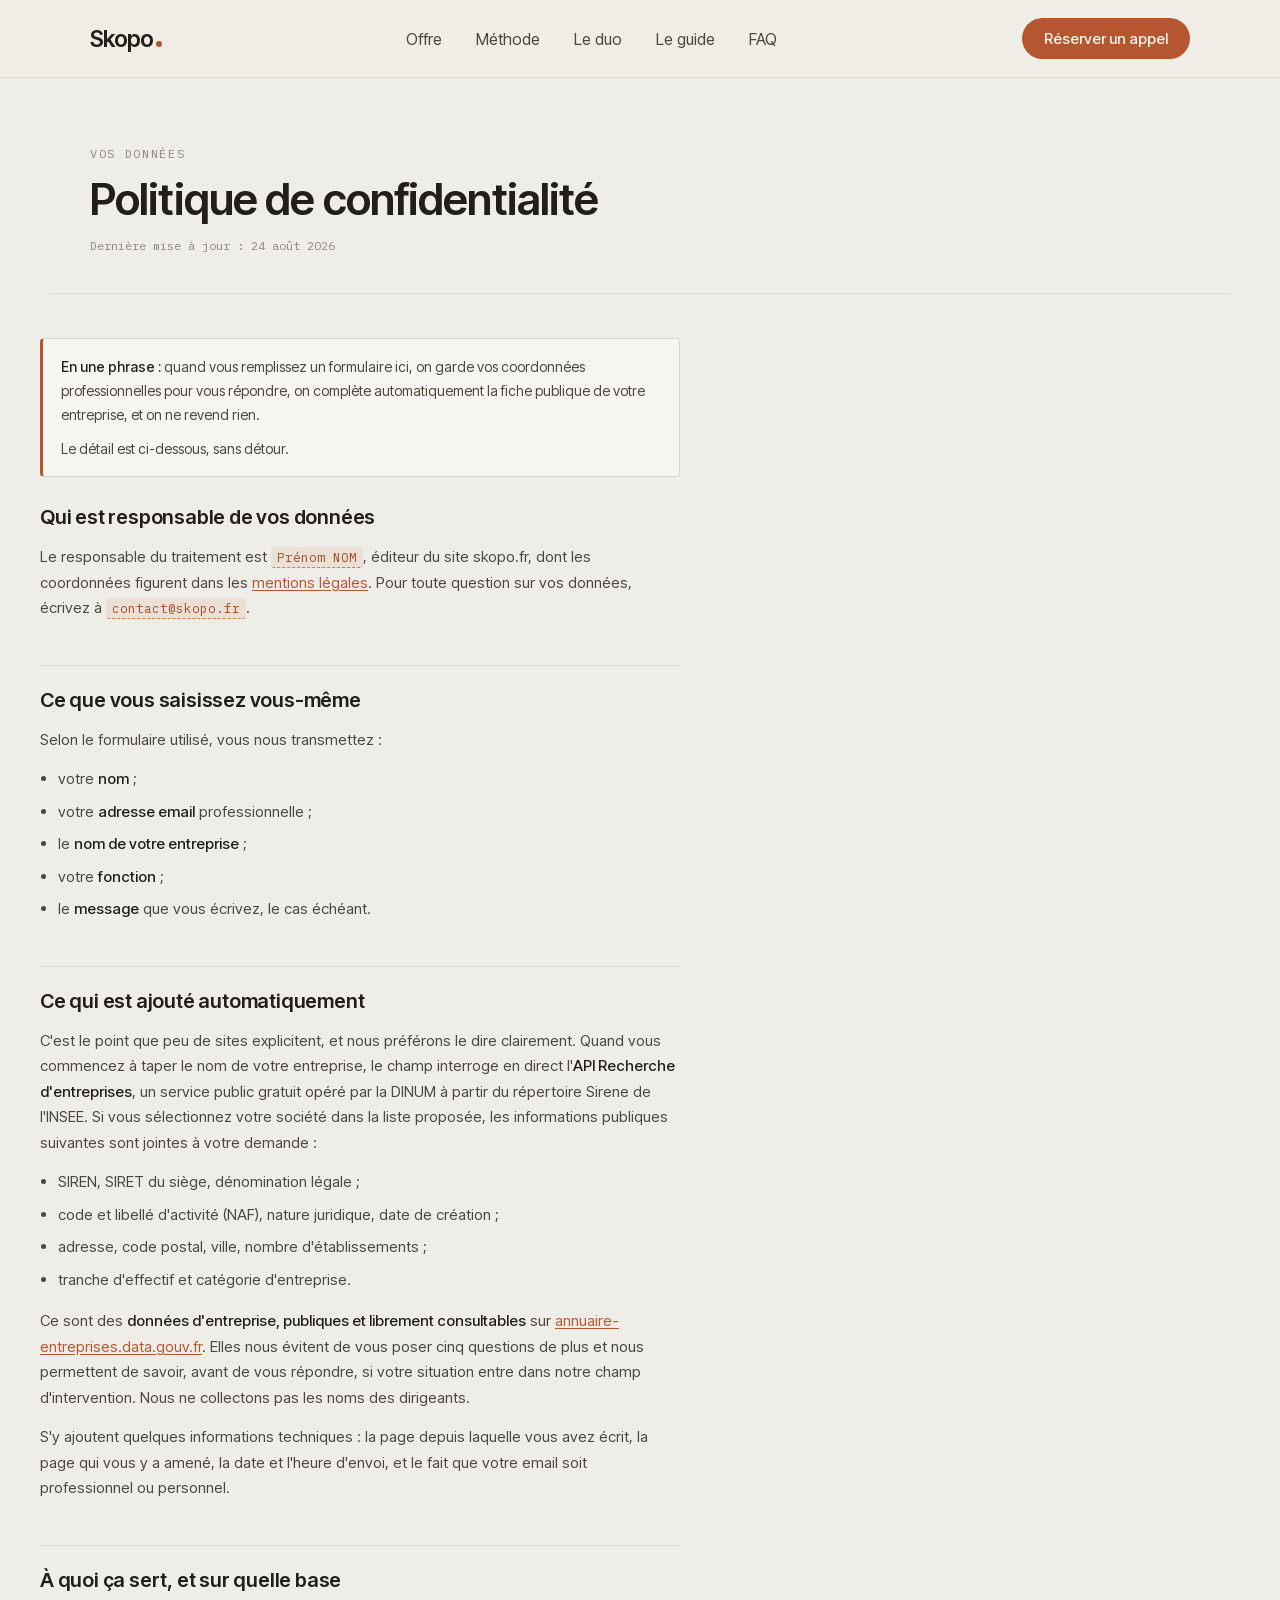
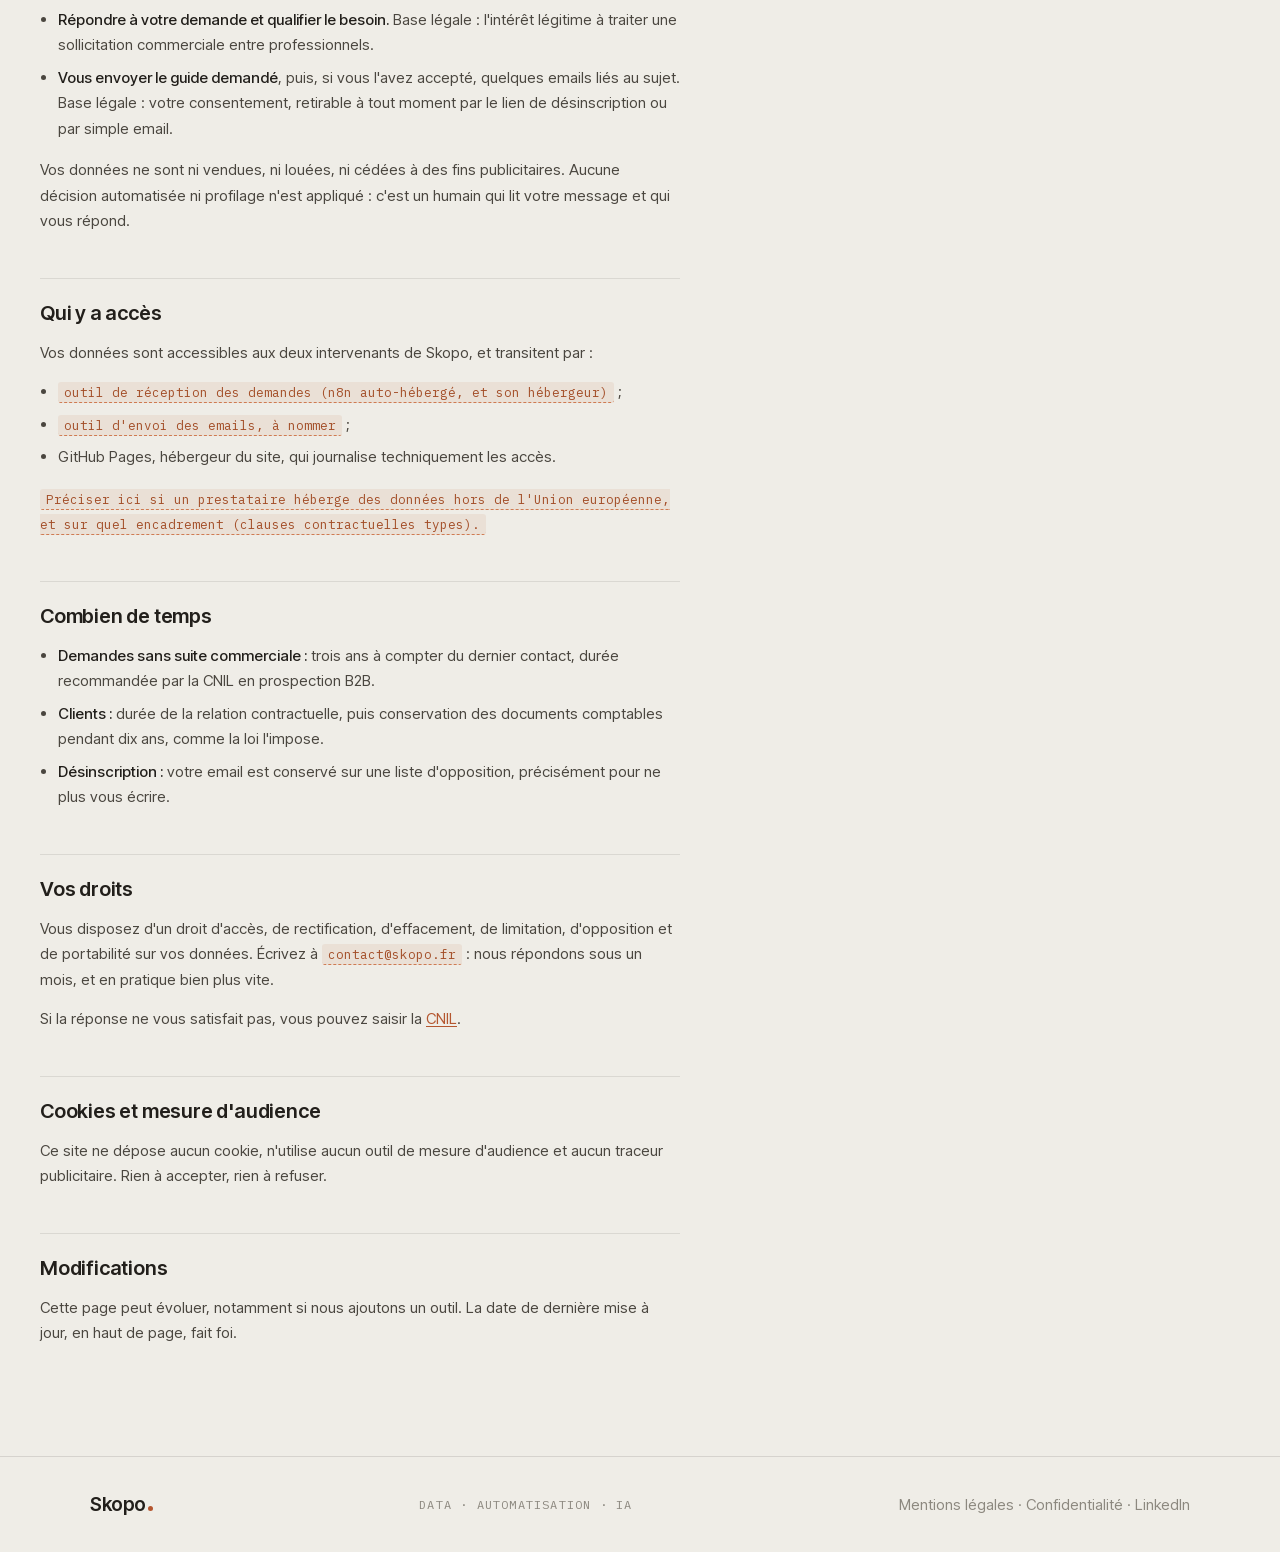
==== confidentialite/index.html @ 89576d7d "Mentions légales, politique de confidentialité et mise en conformité RGPD Deux pages créées, /mentio" ====
<!DOCTYPE html>
<html lang="fr">
<head>
<meta charset="utf-8">
<meta name="viewport" content="width=device-width, initial-scale=1">
<script>document.documentElement.classList.add('js');</script>
<title>Politique de confidentialité | Skopo</title>
<meta name="description" content="Quelles données Skopo collecte via ses formulaires, d'où elles viennent, à quoi elles servent et comment exercer vos droits.">
<link rel="canonical" href="https://skopo.fr/confidentialite/">
<meta name="robots" content="noindex, follow">

<link rel="icon" href="/favicon.svg" type="image/svg+xml">
<link rel="icon" href="/favicon-32.png" sizes="32x32">
<link rel="apple-touch-icon" href="/apple-touch-icon.png">
<meta name="theme-color" content="#efede7">

<link rel="preload" as="font" type="font/woff2" href="/assets/fonts/inter-tight-600-latin.woff2" crossorigin>
<link rel="preload" as="font" type="font/woff2" href="/assets/fonts/inter-tight-400-latin.woff2" crossorigin>
<link rel="stylesheet" href="/assets/fonts/fonts.css">
<link rel="stylesheet" href="/assets/skopo.css">
</head>
<body>

  <header class="nav">
    <div class="container nav-inner">
      <a href="/" class="brand" aria-label="Skopo, accueil">
        <span class="brand-name">Skopo</span>
        <span class="brand-dot"></span>
      </a>
      <nav class="nav-links" aria-label="Navigation principale">
        <a href="/#offre">Offre</a>
        <a href="/#methode">Méthode</a>
        <a href="/#duo">Le duo</a>
        <a href="/#guide">Le guide</a>
        <a href="/#faq">FAQ</a>
      </nav>
      <a href="/#rdv" class="nav-cta">Réserver un appel</a>
    </div>
  </header>

  <div class="container doc-head">
    <div class="kicker">Vos données</div>
    <h1>Politique de confidentialité</h1>
    <p class="doc-maj">Dernière mise à jour : 24 août 2026</p>
  </div>

  <main class="container doc">

    <!-- ================================================================
         À COMPLÉTER AVANT LA MISE EN LIGNE : les <span class="doc-todo">.
         Le point le plus important à trancher est la liste des
         destinataires (section « Qui y a accès »). Elle dépend du
         webhook et de l'outil d'emailing que vous brancherez.
         ================================================================ -->

    <div class="doc-alerte">
      <p>
        <strong>En une phrase&nbsp;:</strong> quand vous remplissez un formulaire ici,
        on garde vos coordonnées professionnelles pour vous répondre, on complète
        automatiquement la fiche publique de votre entreprise, et on ne revend rien.
      </p>
      <p>Le détail est ci-dessous, sans détour.</p>
    </div>

    <h2>Qui est responsable de vos données</h2>
    <p>
      Le responsable du traitement est <span class="doc-todo">Prénom NOM</span>, éditeur du
      site skopo.fr, dont les coordonnées figurent dans les
      <a href="/mentions-legales/">mentions légales</a>. Pour toute question sur vos données,
      écrivez à <span class="doc-todo">contact@skopo.fr</span>.
    </p>

    <h2>Ce que vous saisissez vous-même</h2>
    <p>Selon le formulaire utilisé, vous nous transmettez&nbsp;:</p>
    <ul>
      <li>votre <strong>nom</strong>&nbsp;;</li>
      <li>votre <strong>adresse email</strong> professionnelle&nbsp;;</li>
      <li>le <strong>nom de votre entreprise</strong>&nbsp;;</li>
      <li>votre <strong>fonction</strong>&nbsp;;</li>
      <li>le <strong>message</strong> que vous écrivez, le cas échéant.</li>
    </ul>

    <h2>Ce qui est ajouté automatiquement</h2>
    <p>
      C'est le point que peu de sites explicitent, et nous préférons le dire clairement.
      Quand vous commencez à taper le nom de votre entreprise, le champ interroge en direct
      l'<strong>API Recherche d'entreprises</strong>, un service public gratuit opéré par la
      DINUM à partir du répertoire Sirene de l'INSEE. Si vous sélectionnez votre société dans
      la liste proposée, les informations publiques suivantes sont jointes à votre demande&nbsp;:
    </p>
    <ul>
      <li>SIREN, SIRET du siège, dénomination légale&nbsp;;</li>
      <li>code et libellé d'activité (NAF), nature juridique, date de création&nbsp;;</li>
      <li>adresse, code postal, ville, nombre d'établissements&nbsp;;</li>
      <li>tranche d'effectif et catégorie d'entreprise.</li>
    </ul>
    <p>
      Ce sont des <strong>données d'entreprise, publiques et librement consultables</strong>
      sur <a href="https://annuaire-entreprises.data.gouv.fr" rel="noopener">annuaire-entreprises.data.gouv.fr</a>.
      Elles nous évitent de vous poser cinq questions de plus et nous permettent de savoir,
      avant de vous répondre, si votre situation entre dans notre champ d'intervention.
      Nous ne collectons pas les noms des dirigeants.
    </p>
    <p>
      S'y ajoutent quelques informations techniques&nbsp;: la page depuis laquelle vous avez
      écrit, la page qui vous y a amené, la date et l'heure d'envoi, et le fait que votre
      email soit professionnel ou personnel.
    </p>

    <h2>À quoi ça sert, et sur quelle base</h2>
    <ul>
      <li>
        <strong>Répondre à votre demande et qualifier le besoin.</strong> Base légale&nbsp;:
        l'intérêt légitime à traiter une sollicitation commerciale entre professionnels.
      </li>
      <li>
        <strong>Vous envoyer le guide demandé</strong>, puis, si vous l'avez accepté, quelques
        emails liés au sujet. Base légale&nbsp;: votre consentement, retirable à tout moment
        par le lien de désinscription ou par simple email.
      </li>
    </ul>
    <p>
      Vos données ne sont ni vendues, ni louées, ni cédées à des fins publicitaires. Aucune
      décision automatisée ni profilage n'est appliqué&nbsp;: c'est un humain qui lit votre
      message et qui vous répond.
    </p>

    <h2>Qui y a accès</h2>
    <p>Vos données sont accessibles aux deux intervenants de Skopo, et transitent par&nbsp;:</p>
    <ul>
      <li><span class="doc-todo">outil de réception des demandes (n8n auto-hébergé, et son hébergeur)</span>&nbsp;;</li>
      <li><span class="doc-todo">outil d'envoi des emails, à nommer</span>&nbsp;;</li>
      <li>GitHub Pages, hébergeur du site, qui journalise techniquement les accès.</li>
    </ul>
    <p>
      <span class="doc-todo">Préciser ici si un prestataire héberge des données hors de
      l'Union européenne, et sur quel encadrement (clauses contractuelles types).</span>
    </p>

    <h2>Combien de temps</h2>
    <ul>
      <li>
        <strong>Demandes sans suite commerciale&nbsp;:</strong> trois ans à compter du dernier
        contact, durée recommandée par la CNIL en prospection B2B.
      </li>
      <li>
        <strong>Clients&nbsp;:</strong> durée de la relation contractuelle, puis conservation
        des documents comptables pendant dix ans, comme la loi l'impose.
      </li>
      <li>
        <strong>Désinscription&nbsp;:</strong> votre email est conservé sur une liste
        d'opposition, précisément pour ne plus vous écrire.
      </li>
    </ul>

    <h2>Vos droits</h2>
    <p>
      Vous disposez d'un droit d'accès, de rectification, d'effacement, de limitation,
      d'opposition et de portabilité sur vos données. Écrivez à
      <span class="doc-todo">contact@skopo.fr</span>&nbsp;: nous répondons sous un mois, et
      en pratique bien plus vite.
    </p>
    <p>
      Si la réponse ne vous satisfait pas, vous pouvez saisir la
      <a href="https://www.cnil.fr/fr/plaintes" rel="noopener">CNIL</a>.
    </p>

    <h2>Cookies et mesure d'audience</h2>
    <p>
      Ce site ne dépose aucun cookie, n'utilise aucun outil de mesure d'audience et
      aucun traceur publicitaire. Rien à accepter, rien à refuser.
    </p>

    <h2>Modifications</h2>
    <p>
      Cette page peut évoluer, notamment si nous ajoutons un outil. La date de dernière
      mise à jour, en haut de page, fait foi.
    </p>

  </main>

  <footer class="footer">
    <div class="container footer-inner">
      <div class="brand">
        <span class="brand-name">Skopo</span>
        <span class="brand-dot"></span>
      </div>
      <span class="footer-tag">Data · Automatisation · IA</span>
      <span class="footer-links"><a href="/mentions-legales/">Mentions légales</a> · <a href="/confidentialite/">Confidentialité</a> · <a href="#">LinkedIn</a></span>
    </div>
  </footer>

<script src="/assets/skopo.js" defer></script>
</body>
</html>
---- assets/fonts/fonts.css ----
/* Inter Tight et IBM Plex Mono, servies depuis skopo.fr.
   Sous-ensembles latin et latin-ext uniquement. Licence SIL Open Font License 1.1,
   qui autorise l'hébergement. Aucun appel à un domaine tiers : l'adresse IP des
   visiteurs ne part plus chez Google. */

/* latin-ext */
@font-face {
  font-family: 'IBM Plex Mono';
  font-style: normal;
  font-weight: 400;
  font-display: swap;
  src: url(/assets/fonts/ibm-plex-mono-400-latin-ext.woff2) format('woff2');
  unicode-range: U+0100-02BA, U+02BD-02C5, U+02C7-02CC, U+02CE-02D7, U+02DD-02FF, U+0304, U+0308, U+0329, U+1D00-1DBF, U+1E00-1E9F, U+1EF2-1EFF, U+2020, U+20A0-20AB, U+20AD-20C0, U+2113, U+2C60-2C7F, U+A720-A7FF;
}

/* latin */
@font-face {
  font-family: 'IBM Plex Mono';
  font-style: normal;
  font-weight: 400;
  font-display: swap;
  src: url(/assets/fonts/ibm-plex-mono-400-latin.woff2) format('woff2');
  unicode-range: U+0000-00FF, U+0131, U+0152-0153, U+02BB-02BC, U+02C6, U+02DA, U+02DC, U+0304, U+0308, U+0329, U+2000-206F, U+20AC, U+2122, U+2191, U+2193, U+2212, U+2215, U+FEFF, U+FFFD;
}

/* latin-ext */
@font-face {
  font-family: 'IBM Plex Mono';
  font-style: normal;
  font-weight: 500;
  font-display: swap;
  src: url(/assets/fonts/ibm-plex-mono-500-latin-ext.woff2) format('woff2');
  unicode-range: U+0100-02BA, U+02BD-02C5, U+02C7-02CC, U+02CE-02D7, U+02DD-02FF, U+0304, U+0308, U+0329, U+1D00-1DBF, U+1E00-1E9F, U+1EF2-1EFF, U+2020, U+20A0-20AB, U+20AD-20C0, U+2113, U+2C60-2C7F, U+A720-A7FF;
}

/* latin */
@font-face {
  font-family: 'IBM Plex Mono';
  font-style: normal;
  font-weight: 500;
  font-display: swap;
  src: url(/assets/fonts/ibm-plex-mono-500-latin.woff2) format('woff2');
  unicode-range: U+0000-00FF, U+0131, U+0152-0153, U+02BB-02BC, U+02C6, U+02DA, U+02DC, U+0304, U+0308, U+0329, U+2000-206F, U+20AC, U+2122, U+2191, U+2193, U+2212, U+2215, U+FEFF, U+FFFD;
}

/* latin-ext */
@font-face {
  font-family: 'Inter Tight';
  font-style: normal;
  font-weight: 400;
  font-display: swap;
  src: url(/assets/fonts/inter-tight-400-latin-ext.woff2) format('woff2');
  unicode-range: U+0100-02BA, U+02BD-02C5, U+02C7-02CC, U+02CE-02D7, U+02DD-02FF, U+0304, U+0308, U+0329, U+1D00-1DBF, U+1E00-1E9F, U+1EF2-1EFF, U+2020, U+20A0-20AB, U+20AD-20C0, U+2113, U+2C60-2C7F, U+A720-A7FF;
}

/* latin */
@font-face {
  font-family: 'Inter Tight';
  font-style: normal;
  font-weight: 400;
  font-display: swap;
  src: url(/assets/fonts/inter-tight-400-latin.woff2) format('woff2');
  unicode-range: U+0000-00FF, U+0131, U+0152-0153, U+02BB-02BC, U+02C6, U+02DA, U+02DC, U+0304, U+0308, U+0329, U+2000-206F, U+20AC, U+2122, U+2191, U+2193, U+2212, U+2215, U+FEFF, U+FFFD;
}

/* latin-ext */
@font-face {
  font-family: 'Inter Tight';
  font-style: normal;
  font-weight: 500;
  font-display: swap;
  src: url(/assets/fonts/inter-tight-500-latin-ext.woff2) format('woff2');
  unicode-range: U+0100-02BA, U+02BD-02C5, U+02C7-02CC, U+02CE-02D7, U+02DD-02FF, U+0304, U+0308, U+0329, U+1D00-1DBF, U+1E00-1E9F, U+1EF2-1EFF, U+2020, U+20A0-20AB, U+20AD-20C0, U+2113, U+2C60-2C7F, U+A720-A7FF;
}

/* latin */
@font-face {
  font-family: 'Inter Tight';
  font-style: normal;
  font-weight: 500;
  font-display: swap;
  src: url(/assets/fonts/inter-tight-500-latin.woff2) format('woff2');
  unicode-range: U+0000-00FF, U+0131, U+0152-0153, U+02BB-02BC, U+02C6, U+02DA, U+02DC, U+0304, U+0308, U+0329, U+2000-206F, U+20AC, U+2122, U+2191, U+2193, U+2212, U+2215, U+FEFF, U+FFFD;
}

/* latin-ext */
@font-face {
  font-family: 'Inter Tight';
  font-style: normal;
  font-weight: 600;
  font-display: swap;
  src: url(/assets/fonts/inter-tight-600-latin-ext.woff2) format('woff2');
  unicode-range: U+0100-02BA, U+02BD-02C5, U+02C7-02CC, U+02CE-02D7, U+02DD-02FF, U+0304, U+0308, U+0329, U+1D00-1DBF, U+1E00-1E9F, U+1EF2-1EFF, U+2020, U+20A0-20AB, U+20AD-20C0, U+2113, U+2C60-2C7F, U+A720-A7FF;
}

/* latin */
@font-face {
  font-family: 'Inter Tight';
  font-style: normal;
  font-weight: 600;
  font-display: swap;
  src: url(/assets/fonts/inter-tight-600-latin.woff2) format('woff2');
  unicode-range: U+0000-00FF, U+0131, U+0152-0153, U+02BB-02BC, U+02C6, U+02DA, U+02DC, U+0304, U+0308, U+0329, U+2000-206F, U+20AC, U+2122, U+2191, U+2193, U+2212, U+2215, U+FEFF, U+FFFD;
}
---- assets/skopo.css ----
:root {
    --bg: #efede7;
    --bg-alt: #e8e5df;
    --card: #f7f5f1;
    --ink: #221f1b;
    --ink-soft: #3d3934;
    --text-2: #4a463f;
    --text-3: #5c584f;
    --text-4: #6f6b64;
    --muted: #8c887f;
    --faint: #a8a49c;
    --accent: #b4562f;
    --accent-hover: #8f4325;
    --accent-light: #cf7b52;
    --accent-deep: #a34e28;
    --cream: #fbf8f3;
    --line: rgba(34, 31, 27, .1);
    --line-md: rgba(34, 31, 27, .12);
    --line-strong: rgba(34, 31, 27, .14);
    --sans: 'Inter Tight', Helvetica, Arial, sans-serif;
    --mono: 'IBM Plex Mono', 'SF Mono', Menlo, monospace;
  }

  * { box-sizing: border-box; }
  html { scroll-behavior: smooth; }
  body {
    margin: 0;
    background: var(--bg);
    color: var(--ink);
    font-family: var(--sans);
    -webkit-font-smoothing: antialiased;
  }
  a { color: var(--accent); text-decoration: none; }
  a:hover { color: var(--accent-hover); }
  img { max-width: 100%; }

  .container { max-width: 1180px; margin: 0 auto; padding-left: clamp(20px, 4.5vw, 40px); padding-right: clamp(20px, 4.5vw, 40px); }

  section[id] { scroll-margin-top: 96px; }

  .kicker {
    font-family: var(--mono);
    font-size: 12px;
    letter-spacing: .14em;
    text-transform: uppercase;
    color: var(--muted);
  }
  .dot { width: 8px; height: 8px; border-radius: 50%; background: var(--accent); flex: none; }

  .btn {
    display: inline-block;
    background: var(--accent);
    color: var(--cream);
    border-radius: 999px;
    padding: 16px 30px;
    font-size: 17px;
    font-weight: 500;
    border: none;
    cursor: pointer;
    font-family: var(--sans);
  }
  .btn:hover { background: var(--accent-hover); color: var(--cream); }

  /* ---------- Nav ---------- */
  .nav {
    position: sticky;
    top: 0;
    z-index: 10;
    background: rgba(239, 237, 231, .92);
    backdrop-filter: blur(8px);
    -webkit-backdrop-filter: blur(8px);
    border-bottom: 1px solid var(--line);
  }
  .nav-inner {
    padding-top: 18px;
    padding-bottom: 18px;
    display: flex;
    align-items: center;
    justify-content: space-between;
    gap: 40px;
  }
  .brand { display: flex; align-items: baseline; gap: 2px; color: var(--ink); }
  .brand-name { font-size: 23px; font-weight: 600; letter-spacing: -.028em; }
  .brand-dot { width: 6px; height: 6px; border-radius: 50%; background: var(--accent); }
  .nav-links { display: flex; align-items: center; gap: 34px; font-size: 16px; }
  .nav-links a { color: var(--text-2); }
  .nav-links a:hover { color: var(--ink); }
  .nav-cta {
    background: var(--accent);
    color: var(--cream);
    border-radius: 999px;
    padding: 11px 22px;
    font-size: 15px;
    font-weight: 500;
    white-space: nowrap;
  }
  .nav-cta:hover { background: var(--accent-hover); color: var(--cream); }

  /* ---------- Hero ---------- */
  .hero { position: relative; overflow: hidden; }
  .hero-canvas {
    position: absolute;
    inset: 0;
    width: 100%;
    height: 100%;
    pointer-events: none;
  }
  .hero-inner { position: relative; padding-top: 104px; padding-bottom: 88px; }
  .hero-content { max-width: 760px; display: flex; flex-direction: column; gap: 28px; }
  .hero-tag {
    display: flex;
    align-items: center;
    gap: 14px;
    font-family: var(--mono);
    font-size: 14px;
    letter-spacing: .14em;
    text-transform: uppercase;
    color: var(--accent);
  }
  .hero-tag-line { width: 30px; height: 1px; background: var(--accent); }
  .hero h1 {
    margin: 0;
    font-size: clamp(33px, 5.4vw, 62px);
    line-height: 1.06;
    font-weight: 600;
    letter-spacing: -.03em;
    text-wrap: pretty;
  }
  .hero-sub { margin: 0; font-size: clamp(18px, 2.2vw, 21px); line-height: 1.55; color: var(--text-3); max-width: 600px; text-wrap: pretty; }
  .hero-cta-row { display: flex; align-items: center; gap: 22px; flex-wrap: wrap; padding-top: 8px; }
  .hero-cta-note { font-size: 16px; color: var(--text-4); }
  .hero-cta-alt { color: var(--accent-deep); text-decoration: underline; text-underline-offset: 3px; }
  .hero-cta-alt:hover { color: var(--accent-hover); }
  .hero-diag {
    display: flex;
    align-items: center;
    gap: 12px;
    padding-top: 14px;
    font-family: var(--mono);
    font-size: 13px;
    letter-spacing: .06em;
    color: var(--muted);
  }

  /* ---------- Logos ---------- */
  .logos { border-top: 1px solid var(--line); border-bottom: 1px solid var(--line); }
  .logos-inner {
    padding-top: 28px;
    padding-bottom: 28px;
    display: flex;
    align-items: center;
    gap: 40px;
    flex-wrap: wrap;
  }
  .logos-label {
    font-family: var(--mono);
    font-size: 12px;
    letter-spacing: .12em;
    text-transform: uppercase;
    color: var(--muted);
    white-space: nowrap;
  }
  .logos-row {
    display: flex;
    align-items: center;
    gap: 72px;
    flex-wrap: wrap;
  }
  .logos-row img {
    width: auto;
    display: block;
    filter: grayscale(1) brightness(1.3) contrast(.55);
    opacity: .6;
    transition: filter .35s ease, opacity .35s ease;
  }
  .logos-row img:hover { filter: none; opacity: 1; }

  /* ---------- Problème ---------- */
  .probleme { padding-top: 96px; padding-bottom: 96px; }
  .probleme-grid {
    display: grid;
    grid-template-columns: minmax(0, 1fr) minmax(0, 1.15fr);
    gap: 80px;
    align-items: start;
  }
  .probleme-head { display: flex; flex-direction: column; gap: 24px; }
  .probleme h2, .section-head h2 {
    margin: 0;
    font-size: clamp(28px, 3.6vw, 40px);
    line-height: 1.12;
    font-weight: 600;
    letter-spacing: -.028em;
    text-wrap: pretty;
  }
  .probleme-lead { margin: 0; font-size: 18px; line-height: 1.6; color: var(--text-3); }
  .pain-list { display: flex; flex-direction: column; }
  .pain {
    display: flex;
    gap: 16px;
    padding: 20px 0;
    border-bottom: 1px solid var(--line-md);
  }
  .pain:last-child { border-bottom: none; }
  .pain .dot { margin-top: 9px; }
  .pain span:last-child { font-size: 18px; line-height: 1.5; color: var(--ink-soft); }

  /* ---------- Avant / Après ---------- */
  .ba { border-top: 1px solid var(--line); }
  .ba-inner { padding-top: 96px; padding-bottom: 96px; }
  .ba-labels {
    display: flex;
    justify-content: space-between;
    align-items: baseline;
    margin-bottom: 12px;
    font-family: var(--mono);
    font-size: 11px;
    letter-spacing: .14em;
    text-transform: uppercase;
  }
  .ba-label-avant { color: var(--muted); }
  .ba-label-apres { display: flex; align-items: center; gap: 8px; color: var(--accent); }
  .ba-label-apres .dot { width: 7px; height: 7px; }
  .ba-frame {
    position: relative;
    height: 498px;
    user-select: none;
    -webkit-user-select: none;
    touch-action: pan-y;
    cursor: ew-resize;
    overflow: hidden;
    border-radius: 10px;
    background: var(--cream);
    box-shadow: 0 1px 0 var(--line-strong), 0 24px 48px -32px rgba(34, 31, 27, .4);
  }
  .ba-panel { position: absolute; inset: 0; display: flex; flex-direction: column; background: var(--cream); }
  /* flex:none partout : les deux panneaux doivent garder des hauteurs de
     lignes identiques pour que le glissement reste lisible */
  .ba-head, .ba-cols, .ba-row, .ba-foot { flex: none; }
  .ba-head { display: flex; align-items: baseline; gap: 14px; padding: 22px 30px 18px; border-bottom: 1px solid var(--line-md); }
  .ba-head-title { font-size: 17px; font-weight: 600; letter-spacing: -.01em; }
  .ba-head-note { font-family: var(--mono); font-size: 12px; color: var(--muted); }
  .ba-cols, .ba-row {
    display: grid;
    grid-template-columns: 1.2fr 1.05fr 1.05fr .82fr .95fr .72fr 1.05fr;
    align-items: center;
    padding: 0 30px;
  }
  .ba-cols {
    height: 38px;
    font-family: var(--mono);
    font-size: 11px;
    letter-spacing: .1em;
    text-transform: uppercase;
    color: var(--faint);
  }
  .ba-row { height: 66px; border-top: 1px solid rgba(34, 31, 27, .08); font-size: 15px; color: var(--ink-soft); }
  .ba-mono { font-family: var(--mono); font-size: 13px; color: var(--muted); }
  .ba-soft { color: var(--muted); }
  .ba-empty { color: #c0bbb2; }
  .ba-strong { font-weight: 500; }
  .ba-foot {
    margin-top: auto;
    padding: 18px 30px;
    border-top: 1px solid var(--line-md);
    display: flex;
    align-items: center;
    gap: 12px;
    font-size: 14px;
    color: var(--muted);
  }
  .ba-foot-dot { width: 7px; height: 7px; border-radius: 50%; background: #c0bbb2; flex: none; }
  .ba-panel--after .ba-head { justify-content: flex-end; }
  .ba-panel--after .ba-head-note { color: var(--accent); }
  .ba-panel--after .ba-row { color: var(--ink); }
  .ba-panel--after .ba-mono { color: var(--text-3); }
  .ba-row--merge { color: var(--faint); }
  .ba-merge-note { grid-column: 1 / -1; text-align: right; font-family: var(--mono); font-size: 12px; letter-spacing: .06em; }
  .ba-c-next .ba-tag-ia {
    display: block;
    margin-top: 3px;
    font-family: var(--mono);
    font-size: 10px;
    letter-spacing: .08em;
    text-transform: uppercase;
    color: var(--accent-deep);
  }
  .ba-icp { display: flex; align-items: center; gap: 9px; }
  .ba-icp-dots { display: flex; gap: 4px; }
  .ba-icp-dots span { width: 7px; height: 7px; border-radius: 50%; background: rgba(34, 31, 27, .15); }
  .ba-icp-dots .on { background: var(--accent); }
  .ba-icp-score { font-family: var(--mono); font-size: 12px; color: var(--muted); }
  .ba-next { color: var(--accent); }
  .ba-panel--after .ba-foot { flex-direction: row-reverse; justify-content: flex-start; color: var(--text-3); }
  .ba-panel--after .ba-foot-dot { background: var(--accent); }
  .ba-handle { position: absolute; top: 0; bottom: 0; width: 1px; background: var(--ink); z-index: 4; pointer-events: none; }
  .ba-grip {
    position: absolute;
    top: 50%;
    left: 50%;
    transform: translate(-50%, -50%);
    width: 44px;
    height: 44px;
    border-radius: 50%;
    background: var(--accent);
    display: flex;
    align-items: center;
    justify-content: center;
    gap: 5px;
    box-shadow: 0 6px 20px -6px rgba(34, 31, 27, .5);
  }
  .ba-grip span { width: 6px; height: 6px; border-radius: 50%; background: var(--cream); }
  .ba-legend { display: flex; gap: 40px; flex-wrap: wrap; margin-top: 28px; font-size: 15px; color: var(--text-4); }

  /* ---------- Offre ---------- */
  .offre { background: var(--bg-alt); border-top: 1px solid var(--line); }
  .offre-inner, .methode-inner { padding-top: 96px; padding-bottom: 96px; }
  .section-head {
    display: flex;
    flex-direction: column;
    gap: 16px;
    max-width: 680px;
    margin-bottom: 56px;
  }
  .section-head p { margin: 0; font-size: 18px; line-height: 1.6; color: var(--text-3); }
  .cards { display: grid; grid-template-columns: repeat(3, 1fr); gap: 24px; }
  .card {
    background: var(--card);
    padding: 36px 34px;
    display: flex;
    flex-direction: column;
    gap: 20px;
  }
  .card-tag { display: flex; align-items: center; gap: 12px; }
  .card-num {
    font-family: var(--mono);
    font-size: 12px;
    letter-spacing: .12em;
    text-transform: uppercase;
    color: var(--muted);
  }
  .card h3 { margin: 0; font-size: 25px; font-weight: 600; letter-spacing: -.02em; line-height: 1.2; }
  .card p { margin: 0; font-size: 17px; line-height: 1.55; color: var(--text-3); }
  .card-points {
    display: flex;
    flex-direction: column;
    gap: 10px;
    padding-top: 6px;
    margin-top: auto;
    font-size: 15px;
    color: var(--text-4);
  }
  .card-result {
    padding-top: 16px;
    border-top: 1px solid var(--line-md);
    font-size: 16px;
    font-weight: 500;
    line-height: 1.45;
    color: var(--accent-deep);
  }

  /* ---------- Méthode ---------- */
  .steps { display: grid; grid-template-columns: repeat(3, 1fr); gap: 24px; }
  .step {
    display: flex;
    flex-direction: column;
    gap: 22px;
    padding-top: 26px;
    border-top: 2px solid var(--line-strong);
  }
  .step.is-active { border-top-color: var(--accent); }
  .step-meta { display: flex; align-items: flex-end; justify-content: space-between; gap: 16px; }
  .step-dots { display: flex; align-items: flex-end; gap: 6px; height: 26px; }
  .step-dots span { width: 8px; height: 8px; border-radius: 50%; background: rgba(34, 31, 27, .14); }
  .step-dots .lvl-2 { margin-bottom: 9px; }
  .step-dots .lvl-3 { margin-bottom: 18px; }
  .step-dots .on { background: var(--accent); }
  .step-dots .off-strong { background: rgba(34, 31, 27, .22); }
  .step-dots .on.size-9 { width: 9px; height: 9px; }
  .step-dots .on.size-10 { width: 10px; height: 10px; }
  .step-duree {
    font-family: var(--mono);
    font-size: 12px;
    letter-spacing: .1em;
    text-transform: uppercase;
    color: var(--muted);
  }
  .step h3 { margin: 0; font-size: 25px; font-weight: 600; letter-spacing: -.02em; }
  .step p { margin: 0; font-size: 17px; line-height: 1.55; color: var(--text-3); }
  .step-prix { margin-top: auto; padding-top: 8px; font-family: var(--mono); font-size: 13px; color: var(--accent-deep); }

  /* ---------- Cas client ---------- */
  .cas { background: var(--ink); color: #f4f1eb; }
  .cas-inner {
    padding-top: 96px;
    padding-bottom: 96px;
    display: grid;
    grid-template-columns: minmax(0, 1.1fr) minmax(0, 1fr);
    gap: 80px;
    align-items: center;
  }
  .cas-quote-block { display: flex; flex-direction: column; gap: 28px; }
  .cas .kicker { color: var(--accent-light); }
  .cas-quote {
    margin: 0;
    font-size: clamp(22px, 2.8vw, 29px);
    line-height: 1.35;
    font-weight: 500;
    letter-spacing: -.02em;
    text-wrap: pretty;
  }
  .cas-author { display: flex; align-items: center; gap: 14px; font-size: 16px; color: rgba(244, 241, 235, .6); }
  .cas-author .dot { background: var(--accent-light); }
  .cas-stats { display: flex; flex-direction: column; }
  .cas-stat {
    display: flex;
    align-items: baseline;
    justify-content: space-between;
    gap: 24px;
    padding: 24px 0;
    border-bottom: 1px solid rgba(244, 241, 235, .16);
  }
  .cas-stat-label { font-size: 17px; color: rgba(244, 241, 235, .7); }
  .cas-stat-value { font-size: 34px; font-weight: 600; letter-spacing: -.03em; color: rgba(244, 241, 235, .35); }
  .cas-note {
    padding-top: 20px;
    font-family: var(--mono);
    font-size: 12px;
    letter-spacing: .06em;
    color: rgba(244, 241, 235, .4);
  }

  /* ---------- Duo ---------- */
  .duo { background: var(--ink); color: #f4f1eb; }
  .duo-inner { padding-top: 96px; padding-bottom: 96px; }
  .duo .kicker { color: var(--accent-light); }
  .duo-head { display: flex; flex-direction: column; gap: 16px; max-width: 680px; margin-bottom: 56px; }
  .duo-head h2 {
    margin: 0;
    font-size: clamp(28px, 3.6vw, 40px);
    line-height: 1.12;
    font-weight: 600;
    letter-spacing: -.028em;
    text-wrap: pretty;
  }
  .duo-lead { margin: 0; font-size: 18px; line-height: 1.6; color: rgba(244, 241, 235, .7); }
  .duo-cards { display: grid; grid-template-columns: repeat(2, 1fr); gap: 24px; }
  .duo-card {
    border: 1px solid rgba(244, 241, 235, .16);
    padding: 36px 34px;
    display: flex;
    flex-direction: column;
    gap: 18px;
  }
  .duo-avatar {
    width: 64px;
    height: 64px;
    border-radius: 50%;
    background: rgba(244, 241, 235, .08);
    border: 1px solid rgba(244, 241, 235, .22);
    display: flex;
    align-items: center;
    justify-content: center;
    font-family: var(--mono);
    font-size: 22px;
    color: var(--accent-light);
    overflow: hidden;
  }
  .duo-avatar img { width: 100%; height: 100%; object-fit: cover; }
  .duo-role {
    font-family: var(--mono);
    font-size: 12px;
    letter-spacing: .12em;
    text-transform: uppercase;
    color: var(--accent-light);
  }
  .duo-card h3 { margin: 0; font-size: 25px; font-weight: 600; letter-spacing: -.02em; }
  .duo-card p { margin: 0; font-size: 17px; line-height: 1.55; color: rgba(244, 241, 235, .7); }
  .duo-points {
    display: flex;
    flex-direction: column;
    gap: 10px;
    padding-top: 14px;
    border-top: 1px solid rgba(244, 241, 235, .16);
    font-size: 15px;
    line-height: 1.5;
    color: rgba(244, 241, 235, .5);
  }
  .duo-punch {
    margin-top: auto;
    padding-top: 16px;
    border-top: 1px solid rgba(244, 241, 235, .16);
    font-size: 16px;
    font-weight: 500;
    line-height: 1.45;
    color: var(--accent-light);
  }

  /* ---------- Pour qui ---------- */
  .pourqui { padding-top: 96px; padding-bottom: 96px; }
  .pourqui-grid { display: grid; grid-template-columns: repeat(2, 1fr); gap: 24px; align-items: stretch; }
  .pourqui-col { background: var(--card); padding: 36px 34px; display: flex; flex-direction: column; }
  .pourqui-col h3 { margin: 0 0 14px; font-size: 20px; font-weight: 600; letter-spacing: -.015em; }
  .pourqui-item {
    display: flex;
    gap: 14px;
    padding: 13px 0;
    border-top: 1px solid var(--line-md);
    font-size: 16px;
    line-height: 1.5;
    color: var(--ink-soft);
  }
  .pourqui-mark { font-family: var(--mono); font-size: 15px; color: var(--accent-deep); flex: none; padding-top: 1px; }
  .pourqui-non .pourqui-mark { color: var(--faint); }
  .pourqui-non .pourqui-item { color: var(--text-4); }
  .pourqui-note { padding-top: 16px; margin-top: auto; font-size: 15px; color: var(--text-4); }

  /* ---------- FAQ ---------- */
  .faq { padding-top: 96px; padding-bottom: 96px; }
  .faq-grid {
    display: grid;
    grid-template-columns: minmax(0, .7fr) minmax(0, 1.3fr);
    gap: 80px;
    align-items: start;
  }
  .faq-head { display: flex; flex-direction: column; gap: 16px; }
  .faq-head h2 { margin: 0; font-size: clamp(26px, 3.3vw, 36px); line-height: 1.14; font-weight: 600; letter-spacing: -.028em; }
  .faq-list { display: flex; flex-direction: column; }
  .faq-item {
    display: flex;
    flex-direction: column;
    gap: 10px;
    padding: 26px 0;
    border-top: 1px solid var(--line-strong);
  }
  .faq-item:last-child { border-bottom: 1px solid var(--line-strong); }
  .faq-item h3 { margin: 0; font-size: 20px; font-weight: 600; letter-spacing: -.015em; }
  .faq-item p { margin: 0; font-size: 17px; line-height: 1.55; color: var(--text-3); }

  /* ---------- Prise de RDV ---------- */
  .rdv { background: var(--bg-alt); border-top: 1px solid var(--line); }
  .rdv-inner {
    padding-top: 96px;
    padding-bottom: 96px;
    display: grid;
    grid-template-columns: minmax(0, 1fr) minmax(0, .85fr);
    gap: 80px;
    align-items: start;
  }
  .rdv-content { display: flex; flex-direction: column; gap: 24px; }
  .rdv h2 {
    margin: 0;
    font-size: clamp(30px, 4vw, 44px);
    line-height: 1.08;
    font-weight: 600;
    letter-spacing: -.03em;
    text-wrap: pretty;
  }
  .rdv-lead { margin: 0; font-size: 19px; line-height: 1.55; color: var(--text-3); max-width: 480px; }
  .rdv-cta-row { display: flex; align-items: center; gap: 20px; flex-wrap: wrap; padding-top: 8px; }
  .rdv-cta-note { font-family: var(--mono); font-size: 13px; letter-spacing: .06em; color: var(--muted); }

  .rdv-form { background: var(--card); padding: 36px 34px; display: flex; flex-direction: column; gap: 22px; }
  .rdv-form-intro { font-size: 17px; color: var(--text-3); }
  .field { display: flex; flex-direction: column; gap: 8px; }
  .field label {
    font-family: var(--mono);
    font-size: 11px;
    letter-spacing: .1em;
    text-transform: uppercase;
    color: var(--muted);
  }
  .field input,
  .field textarea {
    border: none;
    border-bottom: 1px solid rgba(34, 31, 27, .22);
    border-radius: 0;
    background: transparent;
    padding: 10px 0;
    font-size: 17px;
    font-family: var(--sans);
    color: var(--ink);
    outline: none;
    resize: vertical;
  }
  .field input::placeholder,
  .field textarea::placeholder { color: var(--faint); }
  .field input:focus,
  .field textarea:focus { border-bottom-color: var(--accent); }
  .field textarea { min-height: 72px; }
  .btn-outline {
    align-self: flex-start;
    background: transparent;
    border: 1px solid var(--accent-light);
    border-radius: 999px;
    padding: 12px 24px;
    font-size: 16px;
    font-weight: 500;
    color: var(--accent-deep);
    cursor: pointer;
    font-family: var(--sans);
  }
  .btn-outline:hover { background: var(--accent); border-color: var(--accent); color: var(--cream); }

  /* ---------- Guide (lead magnet) ---------- */
  .guide { background: var(--bg-alt); border-top: 1px solid var(--line); border-bottom: 1px solid var(--line); }
  .guide-inner {
    padding-top: 96px;
    padding-bottom: 96px;
    display: grid;
    grid-template-columns: minmax(0, 1fr) minmax(0, .85fr);
    gap: 80px;
    align-items: start;
  }
  .guide-content { display: flex; flex-direction: column; gap: 22px; position: relative; }
  .guide-content h2 {
    margin: 0;
    font-size: clamp(28px, 3.6vw, 40px);
    line-height: 1.12;
    font-weight: 600;
    letter-spacing: -.03em;
    text-wrap: pretty;
    max-width: 520px;
  }
  .guide-lead { margin: 0; font-size: 19px; line-height: 1.55; color: var(--text-3); max-width: 500px; }
  .guide-points { list-style: none; margin: 6px 0 0; padding: 0; display: flex; flex-direction: column; gap: 14px; max-width: 520px; }
  .guide-points li { display: flex; gap: 14px; align-items: flex-start; font-size: 16.5px; line-height: 1.5; color: var(--text-3); }
  .guide-points li .dot { margin-top: 8px; }
  .guide-points strong { color: var(--ink); font-weight: 500; }
  .guide-cover {
    margin: 18px 0 0;
    width: 210px;
    border-radius: 6px;
    overflow: hidden;
    box-shadow: 0 24px 48px rgba(34, 31, 27, .18), 0 2px 6px rgba(34, 31, 27, .08);
    transform: rotate(-2deg);
    align-self: flex-start;
  }
  .guide-cover img { display: block; width: 100%; height: auto; }

  .guide-form { background: var(--card); padding: 36px 34px; display: flex; flex-direction: column; gap: 22px; position: relative; }
  .guide-form-head { display: flex; flex-direction: column; gap: 6px; }
  .guide-form-title { font-size: 22px; font-weight: 600; letter-spacing: -.02em; }
  .guide-form-sub { font-family: var(--mono); font-size: 12px; letter-spacing: .06em; color: var(--muted); }
  .field .opt { text-transform: none; letter-spacing: 0; color: var(--faint); margin-left: 6px; }
  .field-hint { font-size: 13px; line-height: 1.45; color: var(--text-4); }
  .field-hint.is-warn { color: var(--accent-deep); }
  .field--company { position: relative; }
  .select-wrap { position: relative; }
  .select-wrap::after {
    content: '';
    position: absolute; right: 4px; top: 50%;
    width: 8px; height: 8px;
    border-right: 1.5px solid var(--muted); border-bottom: 1.5px solid var(--muted);
    transform: translateY(-70%) rotate(45deg);
    pointer-events: none;
  }
  .field select {
    -webkit-appearance: none; appearance: none;
    width: 100%;
    border: none;
    border-bottom: 1px solid rgba(34, 31, 27, .22);
    border-radius: 0;
    background: transparent;
    padding: 10px 24px 10px 0;
    font-size: 17px;
    font-family: var(--sans);
    color: var(--ink);
    outline: none;
    cursor: pointer;
  }
  .field select:invalid { color: var(--faint); }
  .field select:focus { border-bottom-color: var(--accent); }
  .suggest {
    list-style: none; margin: 0; padding: 6px 0;
    position: absolute; left: 0; right: 0; top: 100%; z-index: 5;
    background: var(--cream);
    border: 1px solid var(--line-md);
    border-radius: 10px;
    box-shadow: 0 18px 40px rgba(34, 31, 27, .12);
    max-height: 300px; overflow-y: auto;
  }
  .suggest li { padding: 10px 16px; cursor: pointer; display: flex; flex-direction: column; gap: 2px; }
  .suggest li:hover, .suggest li.is-active { background: var(--bg-alt); }
  .suggest .s-name { font-size: 15px; font-weight: 500; color: var(--ink); }
  .suggest .s-meta { font-family: var(--mono); font-size: 11.5px; color: var(--muted); letter-spacing: .02em; }
  .suggest .s-empty { cursor: default; color: var(--text-4); font-size: 14px; }
  .suggest .s-empty:hover { background: transparent; }
  .company-pick {
    display: flex; align-items: center; justify-content: space-between; gap: 14px;
    margin-top: 4px;
    padding: 12px 14px;
    background: var(--bg);
    border: 1px solid var(--line-md);
    border-radius: 10px;
  }
  .company-pick-main { display: flex; flex-direction: column; gap: 3px; min-width: 0; }
  .company-pick-name { font-size: 15px; font-weight: 500; color: var(--ink); }
  .company-pick-meta { font-family: var(--mono); font-size: 11.5px; color: var(--muted); letter-spacing: .02em; }
  .company-pick-change {
    background: transparent; border: none; padding: 0;
    font-family: var(--sans); font-size: 14px; color: var(--accent); cursor: pointer; flex: none;
  }
  .company-pick-change:hover { color: var(--accent-hover); text-decoration: underline; }
  .guide-submit { align-self: flex-start; margin-top: 4px; }
  .guide-submit[disabled] { opacity: .6; cursor: progress; }
  .guide-consent { margin: 0; font-size: 13px; line-height: 1.5; color: var(--text-4); }
  .guide-error { margin: 0; font-size: 14px; color: var(--accent-deep); }

  .guide-side, .rdv-side { min-width: 0; }
  .company-pick[hidden], .guide-done[hidden], .suggest[hidden], .field-hint[hidden], .guide-form[hidden], .rdv-form[hidden], .guide-error[hidden] { display: none; }
  .guide-done { background: var(--card); padding: 36px 34px; display: flex; flex-direction: column; gap: 16px; }
  .guide-done h3 { margin: 0; font-size: 26px; font-weight: 600; letter-spacing: -.02em; }
  .guide-done p { margin: 0; font-size: 17px; line-height: 1.55; color: var(--text-3); }
  .guide-done .btn { align-self: flex-start; margin-top: 6px; }
  .guide-done-note { font-size: 15px !important; color: var(--text-4) !important; }

  /* ---------- Footer ---------- */
  .footer { border-top: 1px solid var(--line-md); }
  .footer-inner {
    padding-top: 36px;
    padding-bottom: 36px;
    display: flex;
    align-items: center;
    justify-content: space-between;
    gap: 32px;
    flex-wrap: wrap;
  }
  .footer .brand-name { font-size: 19px; letter-spacing: -.025em; }
  .footer .brand-dot { width: 5px; height: 5px; }
  .footer-tag {
    font-family: var(--mono);
    font-size: 12px;
    letter-spacing: .1em;
    text-transform: uppercase;
    color: var(--muted);
  }
  .footer-links { font-size: 15px; color: var(--muted); }
  .footer-links a { color: var(--muted); }
  .footer-links a:hover { color: var(--ink); }

  /* ---------- Animations ---------- */

  /* Apparition au scroll : ne s'applique que si le JS est là (html.js), sinon tout reste visible */
  html.js [data-reveal] {
    opacity: 0;
    transform: translateY(16px);
    transition: opacity .65s ease, transform .65s cubic-bezier(.22, .61, .36, 1);
    transition-delay: var(--d, 0s);
  }
  html.js [data-reveal="fade"] { transform: none; transition: opacity 1.1s ease; }
  html.js [data-reveal].is-visible { opacity: 1; transform: none; }

  /* Points de la méthode : ils apparaissent après leur colonne */
  html.js .step .step-dots span { transform: scale(0); transition: transform .45s cubic-bezier(.34, 1.56, .64, 1); }
  html.js .step.is-visible .step-dots span { transform: scale(1); }
  html.js .step.is-visible .step-dots span:nth-child(1) { transition-delay: .3s; }
  html.js .step.is-visible .step-dots span:nth-child(2) { transition-delay: .42s; }
  html.js .step.is-visible .step-dots span:nth-child(3) { transition-delay: .54s; }

  /* Micro-interactions */
  .btn, .nav-cta, .btn-outline { transition: background .25s ease, border-color .25s ease, color .25s ease, transform .2s ease; }
  .btn:hover, .nav-cta:hover { transform: translateY(-2px); }
  .btn:active, .nav-cta:active { transform: translateY(0); }
  .card { transition: transform .3s ease, box-shadow .3s ease; }
  .card:hover { transform: translateY(-4px); box-shadow: 0 14px 32px rgba(34, 31, 27, .07); }
  .nav-links a { position: relative; transition: color .2s ease; }
  .nav-links a::after {
    content: '';
    position: absolute;
    left: 0;
    right: 0;
    bottom: -5px;
    height: 1px;
    background: var(--accent);
    transform: scaleX(0);
    transform-origin: left;
    transition: transform .25s ease;
  }
  .nav-links a:hover::after { transform: scaleX(1); }
  .field input, .field textarea { transition: border-color .25s ease; }

  /* Respect du réglage système « réduire les animations » */
  @media (prefers-reduced-motion: reduce) {
    html { scroll-behavior: auto; }
    html.js [data-reveal] { opacity: 1 !important; transform: none !important; transition: none !important; }
    html.js .step .step-dots span { transform: scale(1) !important; transition: none !important; }
    .btn, .nav-cta, .btn-outline, .card, .logos-row img { transition: none !important; }
    .btn:hover, .nav-cta:hover, .card:hover { transform: none; }
  }

  /* ---------- Responsive ---------- */

  /* Tablette portrait et téléphone paysage */
  @media (max-width: 960px) {
    .probleme-grid, .cas-inner, .faq-grid, .rdv-inner, .guide-inner { grid-template-columns: 1fr; gap: 48px; }
    .cards, .steps, .duo-cards, .pourqui-grid { grid-template-columns: 1fr; gap: 20px; }
    .hero-canvas { opacity: .55; }
    .hero-inner { padding-top: 76px; padding-bottom: 68px; }
    .probleme, .faq, .offre-inner, .methode-inner, .pourqui { padding-top: 76px; padding-bottom: 76px; }
    .cas-inner, .rdv-inner, .duo-inner, .guide-inner { padding-top: 76px; padding-bottom: 76px; }
    .section-head { margin-bottom: 40px; }

    /* La nav garde ses liens : marque + CTA sur la première ligne, liens en dessous */
    .nav-inner { flex-wrap: wrap; padding-top: 13px; padding-bottom: 13px; gap: 10px 24px; }
    .nav-cta { order: 2; margin-left: auto; }
    .nav-links { order: 3; width: 100%; flex-wrap: wrap; gap: 8px 24px; font-size: 15px; }
    section[id] { scroll-margin-top: 110px; }

    /* Avant/après : on masque SIRET et prochaine action, la couture retombe
       sur la limite société/contact (rest ajusté côté JS) */
    .ba-inner { padding-top: 76px; padding-bottom: 76px; }
    .ba-c-siret, .ba-c-next { display: none; }
    .ba-cols, .ba-row { grid-template-columns: 1.2fr 1.05fr .82fr .95fr .72fr; }
  }

  /* Téléphone portrait */
  @media (max-width: 600px) {
    .hero-inner { padding-top: 52px; padding-bottom: 52px; }
    .probleme, .faq, .offre-inner, .methode-inner, .cas-inner, .rdv-inner, .duo-inner, .guide-inner, .pourqui { padding-top: 60px; padding-bottom: 60px; }
    .hero-canvas { display: none; }
    .hero-content { gap: 22px; }
    .hero-cta-row .btn, .rdv-cta-row .btn { flex: 1 1 100%; text-align: center; }
    .btn { padding: 15px 24px; font-size: 16px; }
    .card, .rdv-form, .guide-form, .guide-done, .duo-card, .pourqui-col { padding: 28px 22px; }
    .cas-stat-value { font-size: 27px; }
    .pain span:last-child, .probleme-lead, .section-head p, .duo-lead { font-size: 16px; }
    .card p, .step p, .faq-item p, .duo-card p { font-size: 16px; }
    .logos-inner { gap: 18px; }
    .logos-row { gap: 26px; row-gap: 18px; }
    .footer-inner { flex-direction: column; align-items: flex-start; gap: 14px; padding-top: 28px; padding-bottom: 28px; }

    /* Avant/après : trois colonnes seulement (société, ICP, étape) */
    .ba-inner { padding-top: 60px; padding-bottom: 60px; }
    .ba-c-contact, .ba-c-montant { display: none; }
    .ba-cols, .ba-row { grid-template-columns: 1.2fr .82fr .95fr; padding: 0 18px; }
    .ba-row { height: 56px; font-size: 14px; }
    .ba-frame { height: 440px; }
    .ba-head { padding: 16px 18px 12px; }
    /* seul le nom de fichier / la signature Skopo reste : c'est ce qui
       distingue les deux panneaux, et ça tient sur une ligne */
    .ba-head-title { display: none; }
    .ba-head-note { font-size: 11px; }
    /* hauteur fixe : le texte avant passe sur deux lignes, les bordures
       des deux pieds doivent rester alignées de part et d'autre de la couture */
    .ba-foot { padding: 0 18px; height: 62px; font-size: 13px; }
    .ba-legend { flex-direction: column; gap: 12px; margin-top: 22px; font-size: 14px; }
  }

  /* Petits téléphones */
  @media (max-width: 380px) {
    .brand-name { font-size: 20px; }
    .nav-cta { padding: 9px 14px; font-size: 14px; }
    .nav-links { gap: 8px 16px; font-size: 14px; }
    .card, .rdv-form, .guide-form, .guide-done { padding: 24px 18px; }
    .hero-diag { font-size: 12px; }
    .cas-stat { gap: 14px; }
  }

  /* ---------- Pages document (mentions légales, confidentialité) ---------- */
  .doc-head { padding-top: 68px; padding-bottom: 28px; border-bottom: 1px solid var(--line); }
  .doc-head h1 {
    font-size: clamp(30px, 4vw, 44px);
    font-weight: 600;
    line-height: 1.12;
    letter-spacing: -.02em;
    margin: 14px 0 0;
  }
  .doc-maj { font-family: var(--mono); font-size: 12px; color: var(--muted); margin-top: 14px; }

  /* colonne de lecture alignée à gauche, comme le hero, pas centrée dans le container */
  .doc { max-width: 720px; margin-left: 0; margin-right: auto; padding-top: 44px; padding-bottom: 96px; }
  .doc h2 {
    font-size: 20px;
    line-height: 1.25;
    letter-spacing: -.01em;
    margin: 44px 0 14px;
    padding-top: 22px;
    border-top: 1px solid var(--line);
  }
  .doc h2:first-of-type { border-top: 0; padding-top: 0; margin-top: 0; }
  .doc h3 { font-size: 15px; margin: 26px 0 8px; color: var(--ink-soft); }
  .doc p, .doc li { color: var(--text-2); line-height: 1.7; font-size: 15px; }
  .doc p { margin: 0 0 14px; }
  .doc ul { margin: 0 0 16px; padding-left: 18px; }
  .doc li { margin-bottom: 7px; }
  .doc a { color: var(--accent); text-decoration: underline; text-underline-offset: 2px; }
  .doc a:hover { color: var(--accent-hover); }
  .doc strong { color: var(--ink); font-weight: 500; }

  /* Fiche d'identité : libellé à gauche, valeur à droite */
  .doc-fiche { border-top: 1px solid var(--line); margin: 0 0 18px; }
  .doc-fiche > div {
    display: grid;
    grid-template-columns: 190px minmax(0, 1fr);
    gap: 16px;
    padding: 11px 0;
    border-bottom: 1px solid var(--line);
    font-size: 15px;
  }
  .doc-fiche dt { font-family: var(--mono); font-size: 12px; letter-spacing: .04em; color: var(--muted); padding-top: 3px; }
  .doc-fiche dd { margin: 0; color: var(--text-2); line-height: 1.6; }

  /* Valeur que Loick doit fournir : visible, impossible à oublier avant la mise en ligne */
  .doc-todo {
    font-family: var(--mono);
    font-size: 12.5px;
    color: var(--accent-deep);
    background: rgba(180, 86, 47, .09);
    border-bottom: 1px dashed var(--accent-light);
    padding: 2px 6px;
    border-radius: 3px;
  }
  .doc-alerte {
    background: var(--card);
    border: 1px solid var(--line-strong);
    border-left: 3px solid var(--accent);
    border-radius: 4px;
    padding: 16px 18px;
    margin: 0 0 28px;
  }
  .doc-alerte p { margin: 0; font-size: 14px; }
  .doc-alerte p + p { margin-top: 10px; }

  @media (max-width: 720px) {
    .doc-head { padding-top: 44px; }
    .doc { padding-top: 32px; padding-bottom: 64px; }
    .doc-fiche > div { grid-template-columns: 1fr; gap: 4px; }
  }
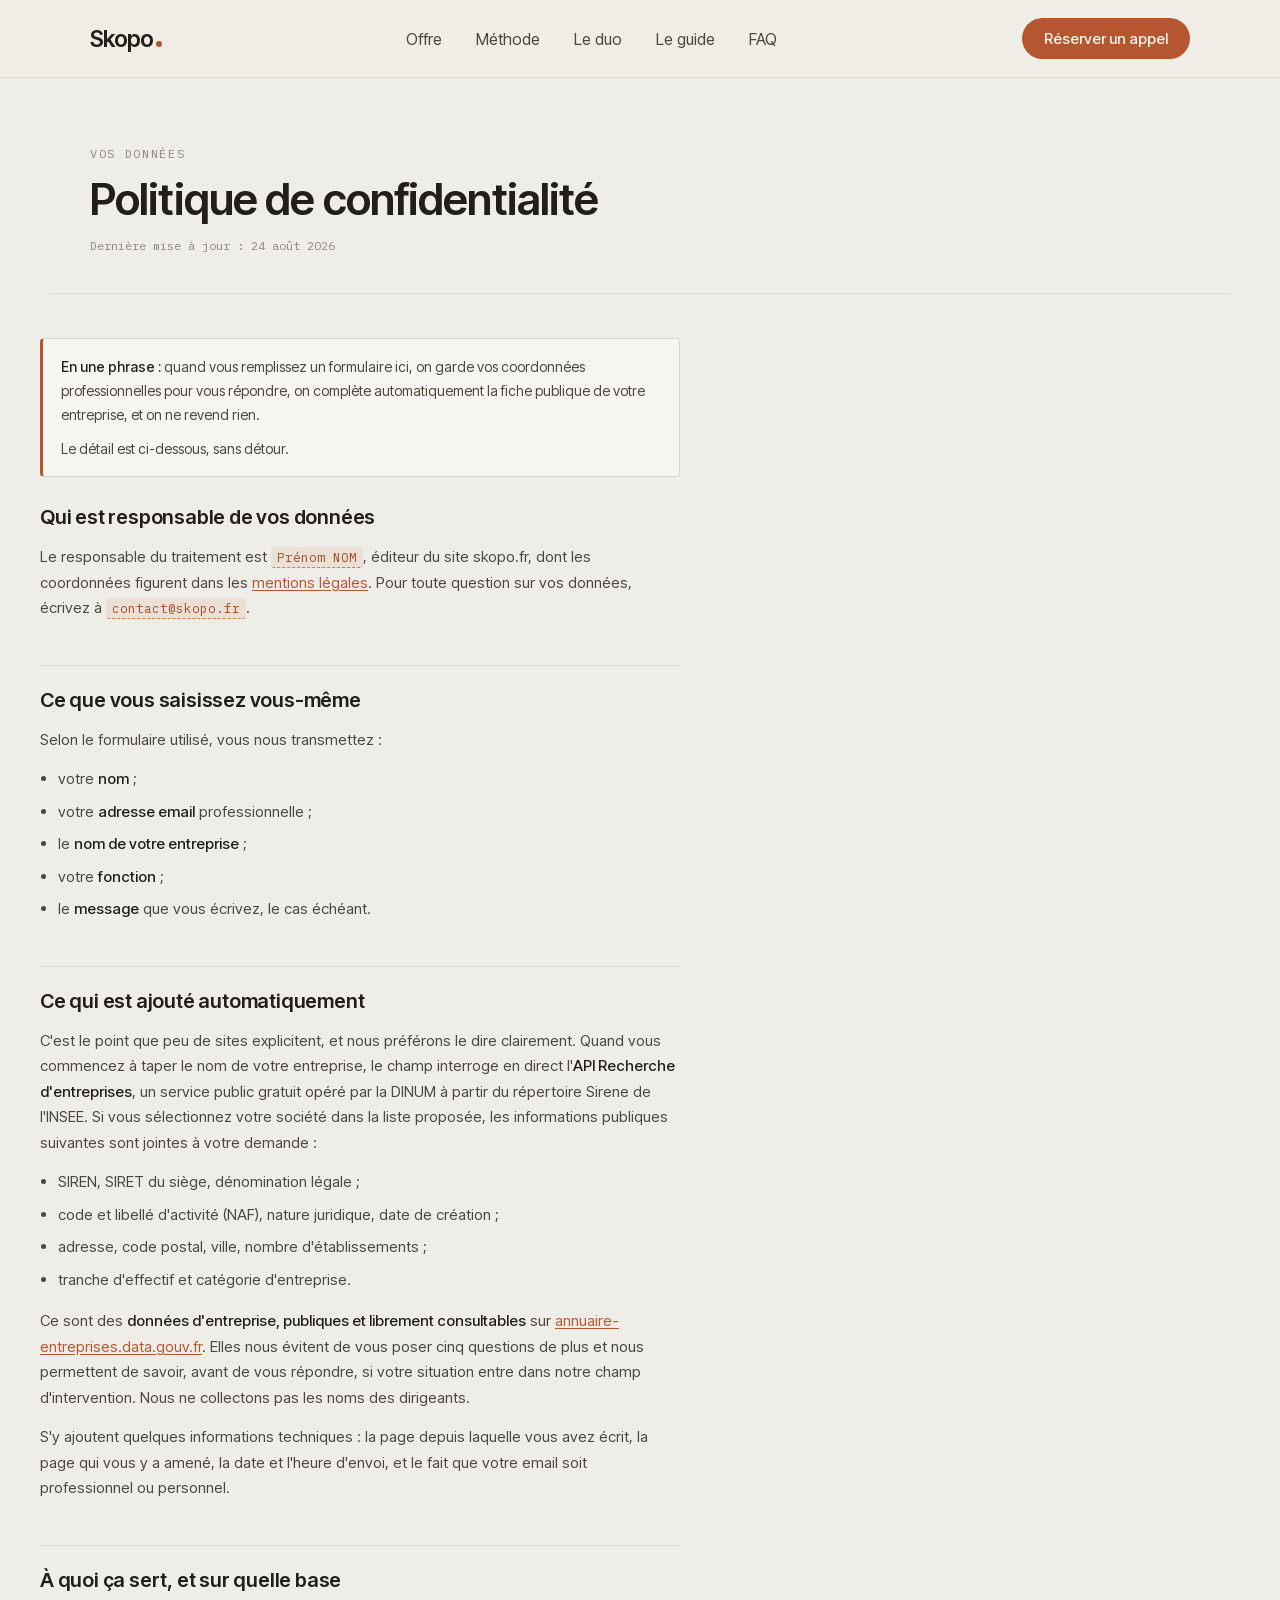
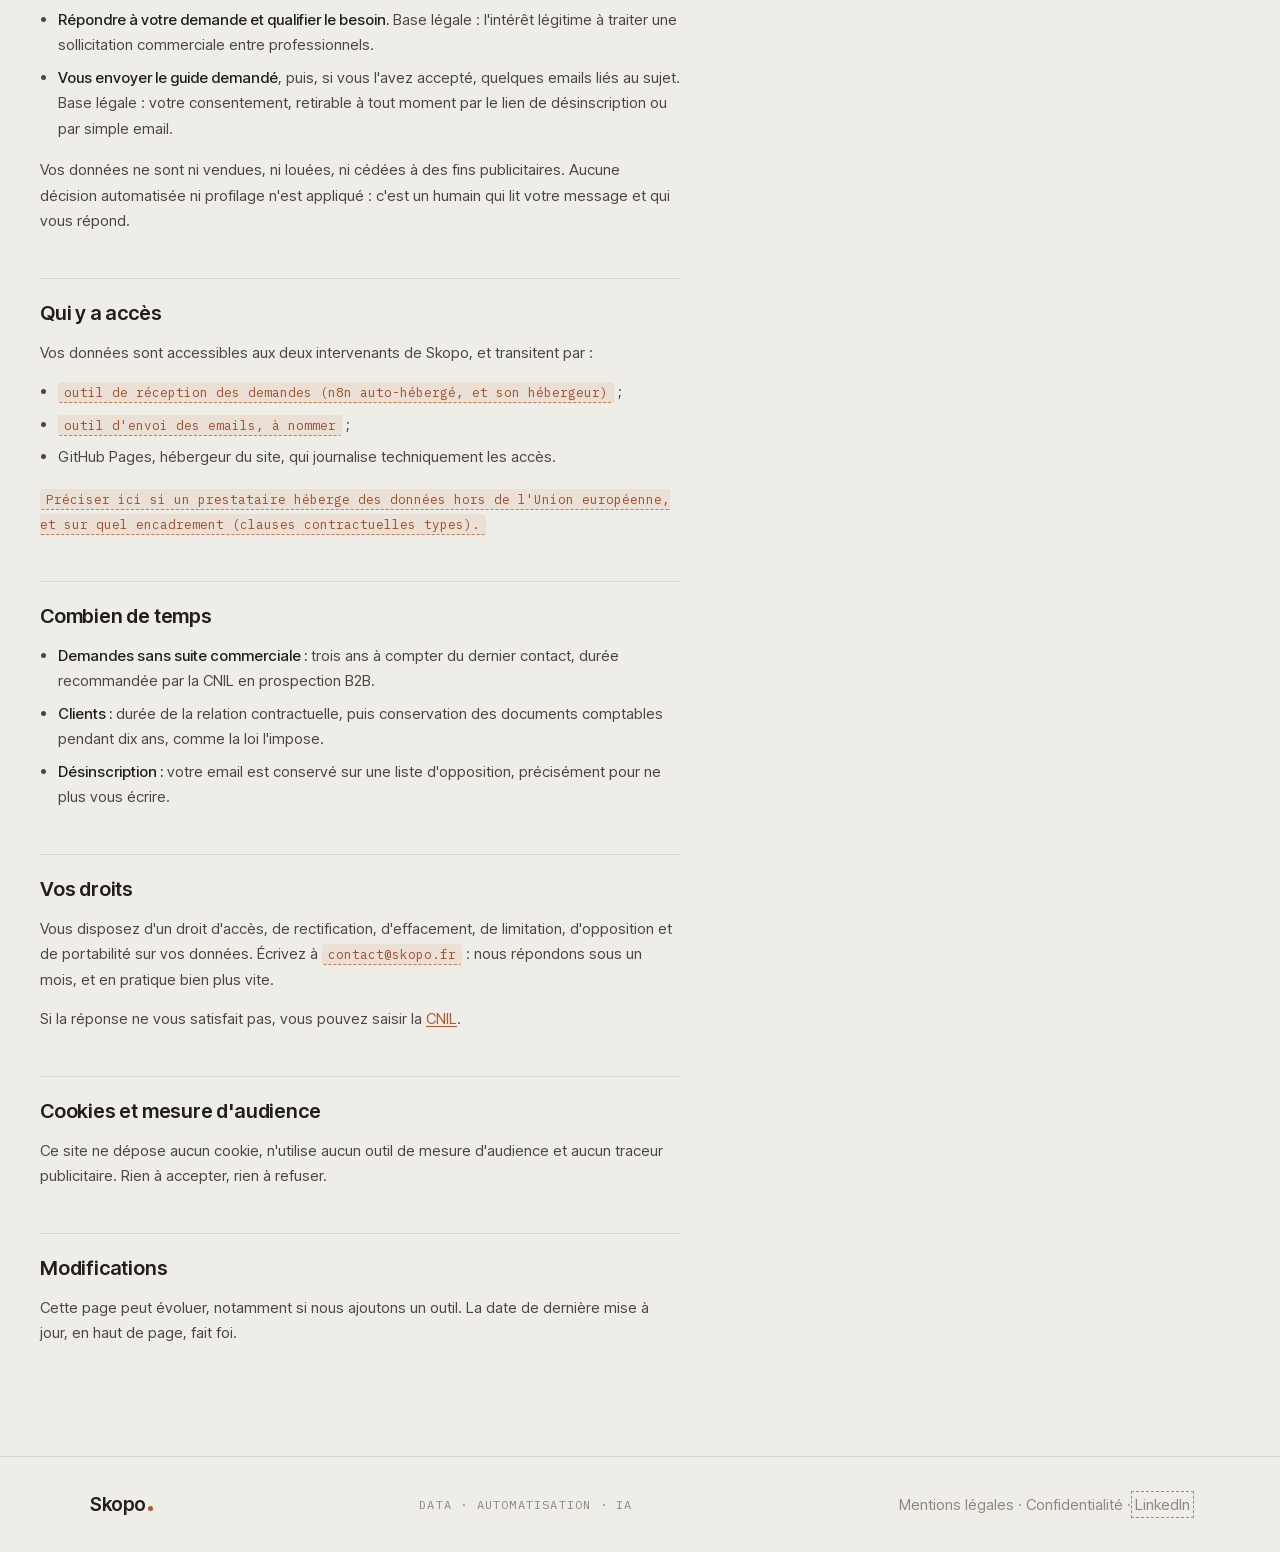
==== commit 9d033230: "Chemins relatifs : le site n'était plus stylé sur GitHub Pages GitHub Pages sert le dépôt sous /skop" ====
--- a/confidentialite/index.html
+++ b/confidentialite/index.html
@@ -9,32 +9,32 @@
 <link rel="canonical" href="https://skopo.fr/confidentialite/">
 <meta name="robots" content="noindex, follow">
 
-<link rel="icon" href="/favicon.svg" type="image/svg+xml">
-<link rel="icon" href="/favicon-32.png" sizes="32x32">
-<link rel="apple-touch-icon" href="/apple-touch-icon.png">
+<link rel="icon" href="../favicon.svg" type="image/svg+xml">
+<link rel="icon" href="../favicon-32.png" sizes="32x32">
+<link rel="apple-touch-icon" href="../apple-touch-icon.png">
 <meta name="theme-color" content="#efede7">
 
-<link rel="preload" as="font" type="font/woff2" href="/assets/fonts/inter-tight-600-latin.woff2" crossorigin>
-<link rel="preload" as="font" type="font/woff2" href="/assets/fonts/inter-tight-400-latin.woff2" crossorigin>
-<link rel="stylesheet" href="/assets/fonts/fonts.css">
-<link rel="stylesheet" href="/assets/skopo.css">
+<link rel="preload" as="font" type="font/woff2" href="../assets/fonts/inter-tight-600-latin.woff2" crossorigin>
+<link rel="preload" as="font" type="font/woff2" href="../assets/fonts/inter-tight-400-latin.woff2" crossorigin>
+<link rel="stylesheet" href="../assets/fonts/fonts.css">
+<link rel="stylesheet" href="../assets/skopo.css">
 </head>
 <body>
 
   <header class="nav">
     <div class="container nav-inner">
-      <a href="/" class="brand" aria-label="Skopo, accueil">
+      <a href="../" class="brand" aria-label="Skopo, accueil">
         <span class="brand-name">Skopo</span>
         <span class="brand-dot"></span>
       </a>
       <nav class="nav-links" aria-label="Navigation principale">
-        <a href="/#offre">Offre</a>
-        <a href="/#methode">Méthode</a>
-        <a href="/#duo">Le duo</a>
-        <a href="/#guide">Le guide</a>
-        <a href="/#faq">FAQ</a>
+        <a href="../#offre">Offre</a>
+        <a href="../#methode">Méthode</a>
+        <a href="../#duo">Le duo</a>
+        <a href="../#guide">Le guide</a>
+        <a href="../#faq">FAQ</a>
       </nav>
-      <a href="/#rdv" class="nav-cta">Réserver un appel</a>
+      <a href="../#rdv" class="nav-cta">Réserver un appel</a>
     </div>
   </header>
 
@@ -66,7 +66,7 @@
     <p>
       Le responsable du traitement est <span class="doc-todo">Prénom NOM</span>, éditeur du
       site skopo.fr, dont les coordonnées figurent dans les
-      <a href="/mentions-legales/">mentions légales</a>. Pour toute question sur vos données,
+      <a href="../mentions-legales/">mentions légales</a>. Pour toute question sur vos données,
       écrivez à <span class="doc-todo">contact@skopo.fr</span>.
     </p>
 
@@ -186,10 +186,10 @@
         <span class="brand-dot"></span>
       </div>
       <span class="footer-tag">Data · Automatisation · IA</span>
-      <span class="footer-links"><a href="/mentions-legales/">Mentions légales</a> · <a href="/confidentialite/">Confidentialité</a> · <a href="#">LinkedIn</a></span>
+      <span class="footer-links"><a href="../mentions-legales/">Mentions légales</a> · <a href="../confidentialite/">Confidentialité</a> · <a class="a-remplir" href="#" data-todo="URL de la page LinkedIn Skopo">LinkedIn</a></span>
     </div>
   </footer>
 
-<script src="/assets/skopo.js" defer></script>
+<script src="../assets/skopo.js" defer></script>
 </body>
 </html>
--- a/assets/skopo.css
+++ b/assets/skopo.css
@@ -926,3 +926,62 @@
     .doc { padding-top: 32px; padding-bottom: 64px; }
     .doc-fiche > div { grid-template-columns: 1fr; gap: 4px; }
   }
+
+  /* ---------- Pages de contenu (fil d'Ariane, chapô, bloc de texte intercalé) ---------- */
+  .fil { font-family: var(--mono); font-size: 12px; color: var(--muted); letter-spacing: .04em; }
+  .fil a { color: var(--muted); text-decoration: none; border-bottom: 1px solid var(--line-md); }
+  .fil a:hover { color: var(--accent); border-bottom-color: var(--accent-light); }
+  .fil span[aria-hidden] { padding: 0 6px; color: var(--faint); }
+
+  .doc-chapo {
+    max-width: 680px;
+    margin: 18px 0 0;
+    font-size: clamp(16px, 1.5vw, 18px);
+    line-height: 1.6;
+    color: var(--text-3);
+  }
+
+  /* Bloc de texte long inséré entre deux sections d'une page de contenu :
+     même colonne de lecture que les pages document, respiration réduite. */
+  section.doc { padding-top: 84px; padding-bottom: 84px; }
+  section.doc h2 {
+    font-size: clamp(23px, 2.4vw, 30px);
+    letter-spacing: -.015em;
+    border-top: 0;
+    padding-top: 0;
+    margin: 0 0 18px;
+  }
+  section.doc p { font-size: 16px; }
+
+  @media (max-width: 860px) {
+    section.doc { padding-top: 56px; padding-bottom: 56px; }
+  }
+
+  /* Lien depuis une carte d'offre vers sa page dédiée */
+  .card-lien {
+    display: inline-block;
+    margin-top: 14px;
+    font-family: var(--mono);
+    font-size: 12.5px;
+    letter-spacing: .02em;
+    color: var(--accent);
+    text-decoration: none;
+    border-bottom: 1px solid var(--accent-light);
+    padding-bottom: 2px;
+    transition: color .25s ease, border-color .25s ease;
+  }
+  .card-lien:hover { color: var(--accent-hover); border-bottom-color: var(--accent-hover); }
+  .card-lien::after { content: ' →'; }
+
+  /* Lien dont l'URL reste à fournir. Le pointillé et l'infobulle rendent
+     l'oubli impossible en relecture ; à supprimer une fois les URL en place. */
+  .a-remplir { outline: 1px dashed var(--accent-light); outline-offset: 3px; position: relative; cursor: help; }
+  .a-remplir::after {
+    content: 'à remplir : ' attr(data-todo);
+    position: absolute; left: 0; top: calc(100% + 6px);
+    font-family: var(--mono); font-size: 11px; white-space: nowrap;
+    color: var(--accent-deep); background: var(--cream);
+    border: 1px solid var(--accent-light); border-radius: 3px;
+    padding: 3px 7px; opacity: 0; pointer-events: none; transition: opacity .2s ease; z-index: 5;
+  }
+  .a-remplir:hover::after { opacity: 1; }
